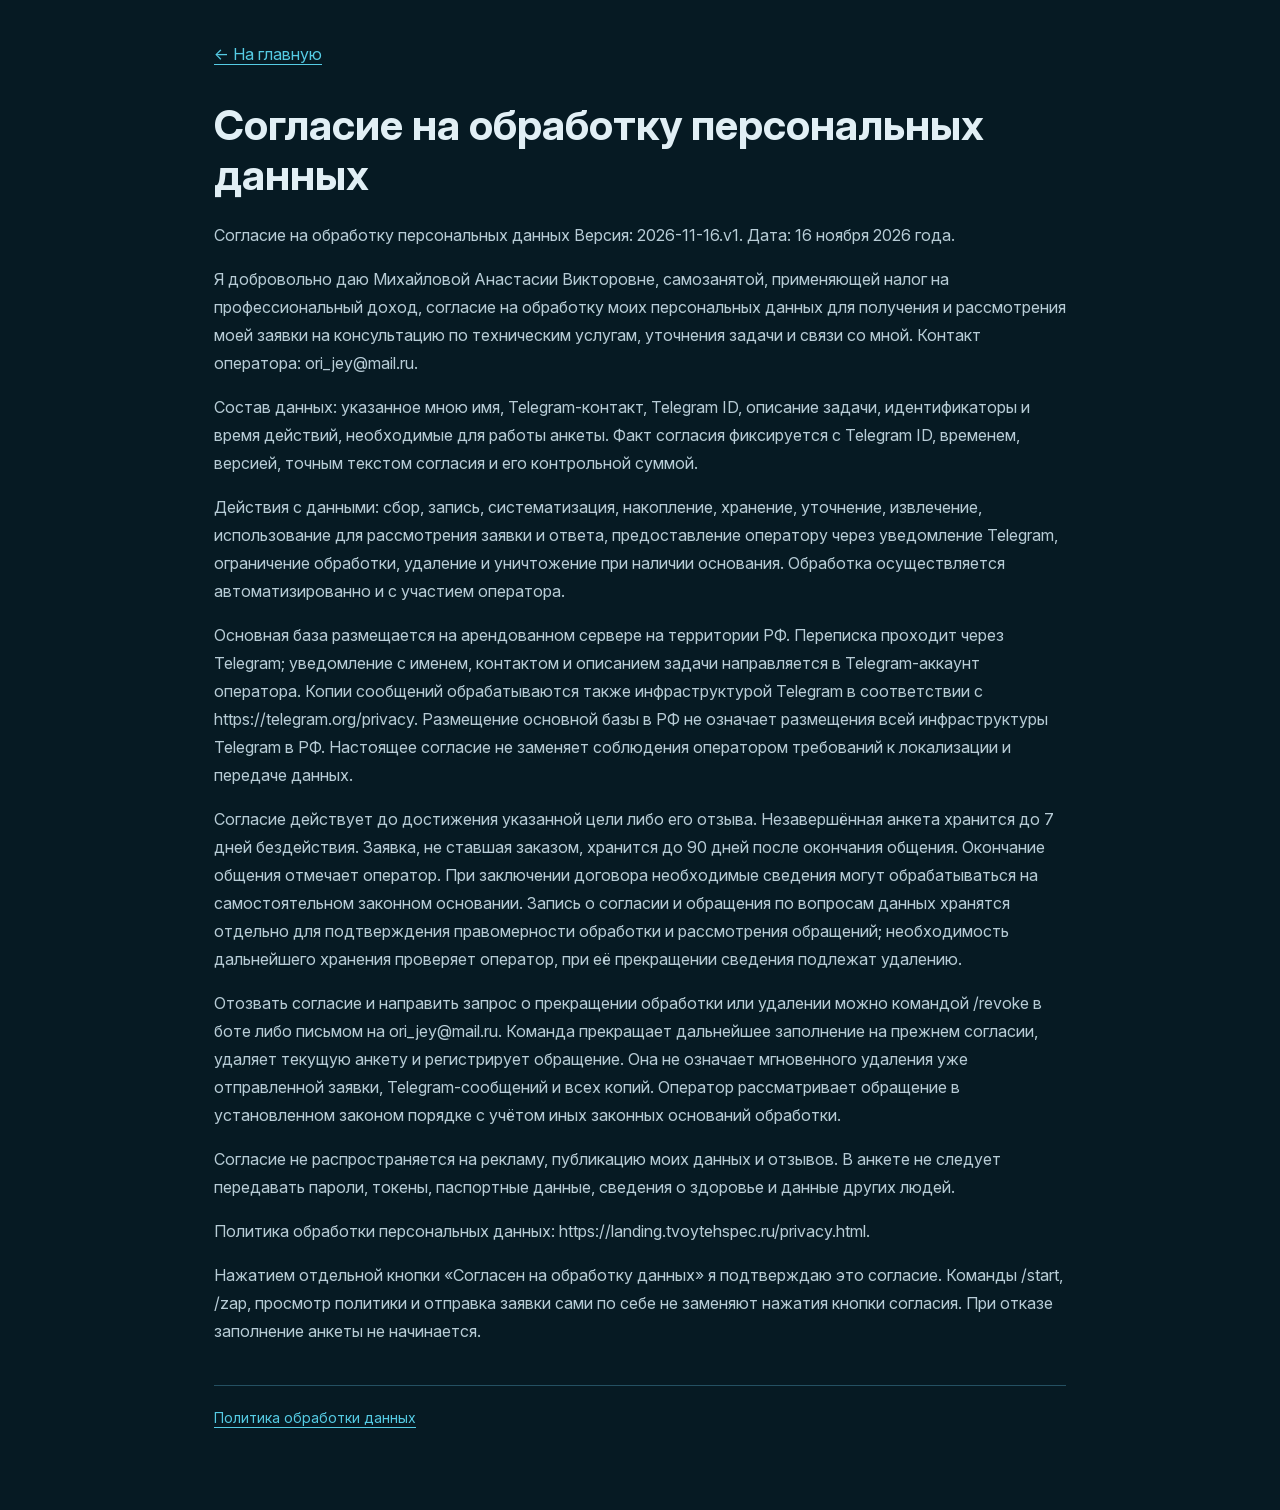
==== consent.html @ 0fc78a9f "опубликован отдельный текст согласия" ====
<!doctype html>
<html lang="ru">
<head>
  <meta charset="utf-8">
  <meta name="viewport" content="width=device-width, initial-scale=1">
  <title>Согласие на обработку персональных данных | Анастасия Техспец</title>
  <meta name="description" content="Порядок обработки данных посетителей сайта и пользователей бота для записи на консультацию.">
  <style>
    @font-face{font-family:Inter;font-style:normal;font-weight:100 900;font-display:swap;src:url('assets/fonts/InterVariable.woff2') format('woff2')}
    *{box-sizing:border-box}body{margin:0;background:#061a23;color:#e1eff5;font-family:Inter,Arial,sans-serif;line-height:1.75}main{max-width:900px;margin:auto;padding:40px 24px 80px}a{color:#55cbe4;text-underline-offset:4px;overflow-wrap:anywhere}a:focus-visible{outline:2px solid #55cbe4;outline-offset:5px}h1{font-size:clamp(27px,5vw,42px);line-height:1.2;overflow-wrap:break-word;margin:32px 0 20px}h2{font-size:22px;line-height:1.4;margin:34px 0 12px}p,li{color:#b7ccd6}li+li{margin-top:8px}ul{padding-left:23px}.meta{font-size:14px;color:#8babb9}.intro{padding:20px 24px;background:#0c2a38;border:1px solid #245062;border-radius:16px}.back{display:inline-block;padding:8px 0}footer{margin-top:40px;padding-top:20px;border-top:1px solid #245062;font-size:14px}@media(max-width:480px){main{padding:24px 18px 48px}.intro{padding:16px}}
  </style>
</head>
<body><main><a href="./">← На главную</a><h1>Согласие на обработку персональных данных</h1><article><p>Согласие на обработку персональных данных
Версия: 2026-11-16.v1. Дата: 16 ноября 2026 года.</p>
<p>Я добровольно даю Михайловой Анастасии Викторовне, самозанятой, применяющей налог на профессиональный доход, согласие на обработку моих персональных данных для получения и рассмотрения моей заявки на консультацию по техническим услугам, уточнения задачи и связи со мной. Контакт оператора: ori_jey@mail.ru.</p>
<p>Состав данных: указанное мною имя, Telegram-контакт, Telegram ID, описание задачи, идентификаторы и время действий, необходимые для работы анкеты. Факт согласия фиксируется с Telegram ID, временем, версией, точным текстом согласия и его контрольной суммой.</p>
<p>Действия с данными: сбор, запись, систематизация, накопление, хранение, уточнение, извлечение, использование для рассмотрения заявки и ответа, предоставление оператору через уведомление Telegram, ограничение обработки, удаление и уничтожение при наличии основания. Обработка осуществляется автоматизированно и с участием оператора.</p>
<p>Основная база размещается на арендованном сервере на территории РФ. Переписка проходит через Telegram; уведомление с именем, контактом и описанием задачи направляется в Telegram-аккаунт оператора. Копии сообщений обрабатываются также инфраструктурой Telegram в соответствии с https://telegram.org/privacy. Размещение основной базы в РФ не означает размещения всей инфраструктуры Telegram в РФ. Настоящее согласие не заменяет соблюдения оператором требований к локализации и передаче данных.</p>
<p>Согласие действует до достижения указанной цели либо его отзыва. Незавершённая анкета хранится до 7 дней бездействия. Заявка, не ставшая заказом, хранится до 90 дней после окончания общения. Окончание общения отмечает оператор. При заключении договора необходимые сведения могут обрабатываться на самостоятельном законном основании. Запись о согласии и обращения по вопросам данных хранятся отдельно для подтверждения правомерности обработки и рассмотрения обращений; необходимость дальнейшего хранения проверяет оператор, при её прекращении сведения подлежат удалению.</p>
<p>Отозвать согласие и направить запрос о прекращении обработки или удалении можно командой /revoke в боте либо письмом на ori_jey@mail.ru. Команда прекращает дальнейшее заполнение на прежнем согласии, удаляет текущую анкету и регистрирует обращение. Она не означает мгновенного удаления уже отправленной заявки, Telegram-сообщений и всех копий. Оператор рассматривает обращение в установленном законом порядке с учётом иных законных оснований обработки.</p>
<p>Согласие не распространяется на рекламу, публикацию моих данных и отзывов. В анкете не следует передавать пароли, токены, паспортные данные, сведения о здоровье и данные других людей.</p>
<p>Политика обработки персональных данных: https://landing.tvoytehspec.ru/privacy.html.</p>
<p>Нажатием отдельной кнопки «Согласен на обработку данных» я подтверждаю это согласие. Команды /start, /zap, просмотр политики и отправка заявки сами по себе не заменяют нажатия кнопки согласия. При отказе заполнение анкеты не начинается.</p></article><footer><a href="privacy.html">Политика обработки данных</a></footer></main></body></html>
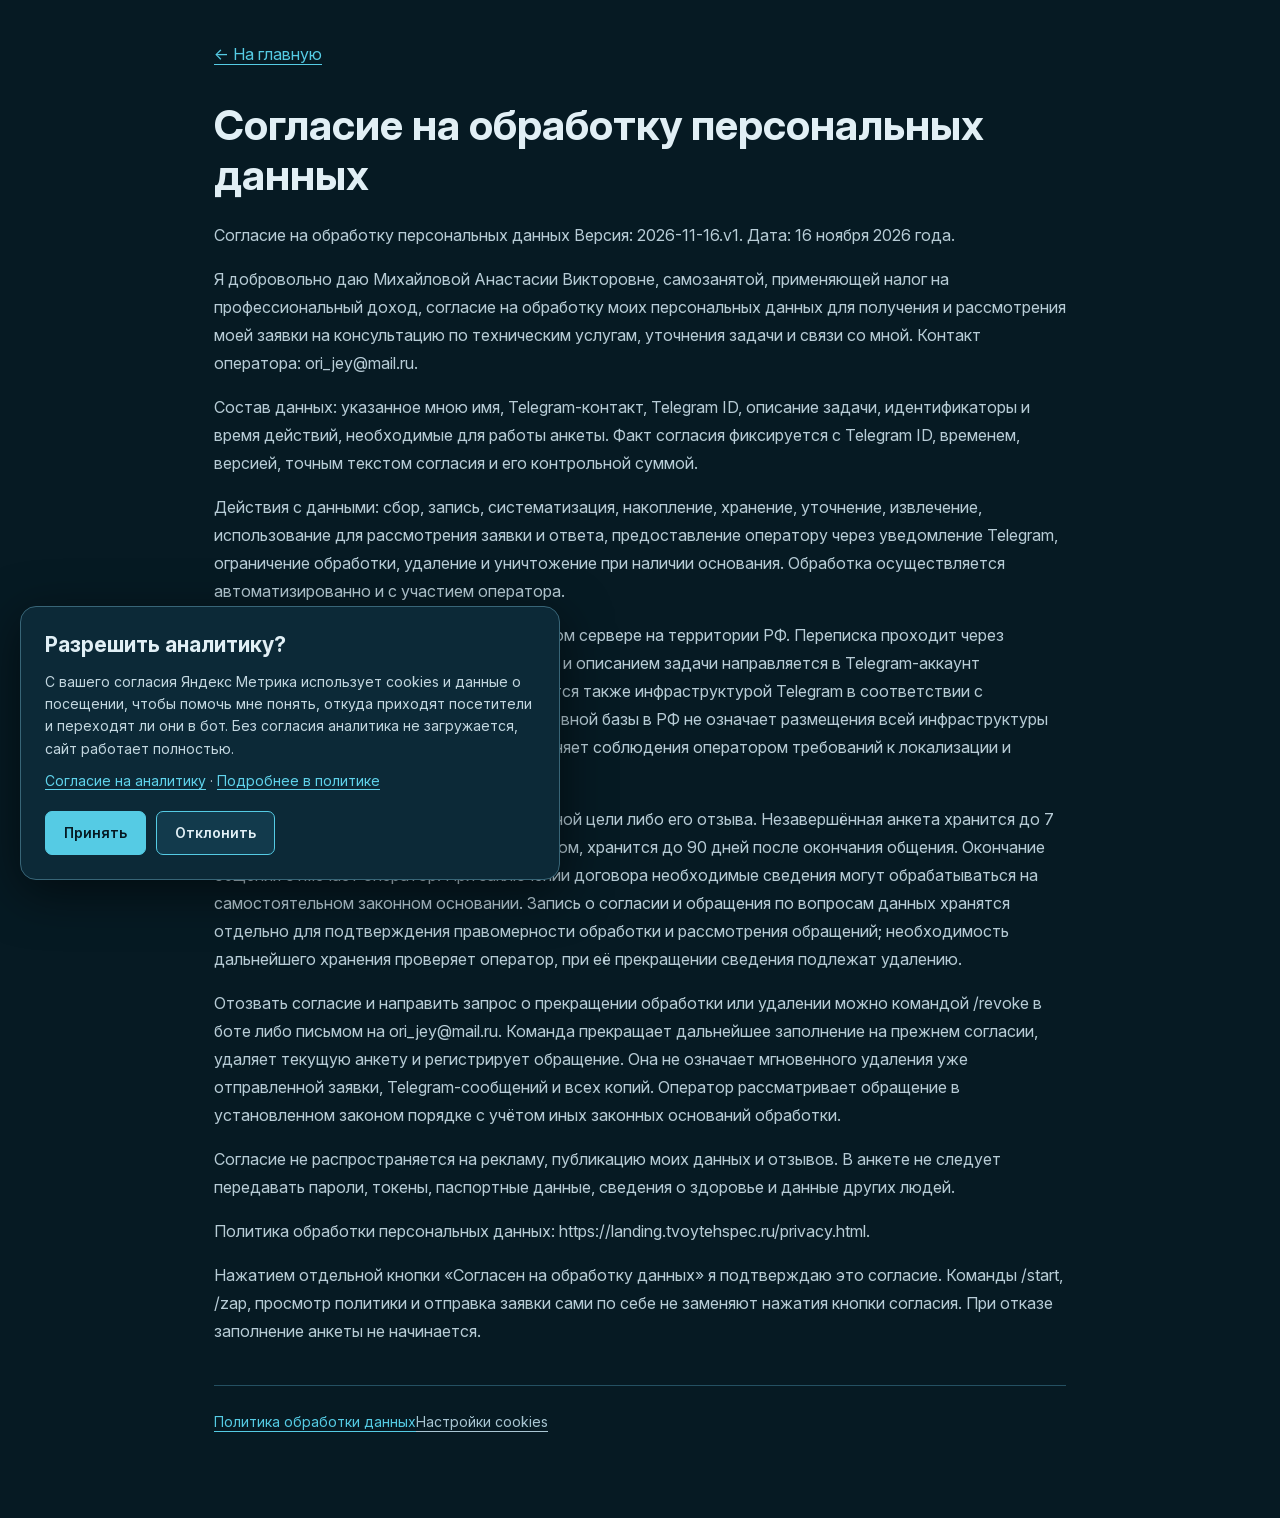
==== commit 1dd269b6: "подключена метрика после согласия посетителя" ====
--- a/consent.html
+++ b/consent.html
@@ -9,6 +9,8 @@
     @font-face{font-family:Inter;font-style:normal;font-weight:100 900;font-display:swap;src:url('assets/fonts/InterVariable.woff2') format('woff2')}
     *{box-sizing:border-box}body{margin:0;background:#061a23;color:#e1eff5;font-family:Inter,Arial,sans-serif;line-height:1.75}main{max-width:900px;margin:auto;padding:40px 24px 80px}a{color:#55cbe4;text-underline-offset:4px;overflow-wrap:anywhere}a:focus-visible{outline:2px solid #55cbe4;outline-offset:5px}h1{font-size:clamp(27px,5vw,42px);line-height:1.2;overflow-wrap:break-word;margin:32px 0 20px}h2{font-size:22px;line-height:1.4;margin:34px 0 12px}p,li{color:#b7ccd6}li+li{margin-top:8px}ul{padding-left:23px}.meta{font-size:14px;color:#8babb9}.intro{padding:20px 24px;background:#0c2a38;border:1px solid #245062;border-radius:16px}.back{display:inline-block;padding:8px 0}footer{margin-top:40px;padding-top:20px;border-top:1px solid #245062;font-size:14px}@media(max-width:480px){main{padding:24px 18px 48px}.intro{padding:16px}}
   </style>
+<link rel="stylesheet" href="assets/analytics.css?v=1">
+<script src="assets/analytics.js?v=1" defer></script>
 </head>
 <body><main><a href="./">← На главную</a><h1>Согласие на обработку персональных данных</h1><article><p>Согласие на обработку персональных данных
 Версия: 2026-11-16.v1. Дата: 16 ноября 2026 года.</p>
--- a/assets/analytics.css
+++ b/assets/analytics.css
@@ -0,0 +1 @@
+.cookie-panel{position:fixed;z-index:10000;bottom:20px;left:20px;width:min(540px,calc(100% - 40px));max-height:calc(100dvh - 40px);overflow:auto;padding:24px;background:#0c2937;color:#e1eff5;border:1px solid #386577;border-radius:16px;box-shadow:0 12px 50px #0008;font:14px/1.6 Inter,Arial,sans-serif;box-sizing:border-box}.cookie-panel[hidden],.cookie-panel [hidden]{display:none!important}.cookie-panel h2{font-size:21px;line-height:1.3;margin:0 0 12px}.cookie-panel p{margin:10px 0;color:#c3d7e0}.cookie-panel a{color:#60d3ec;text-decoration:underline;text-underline-offset:3px}.cookie-actions{display:flex;flex-wrap:wrap;gap:10px;margin-top:18px}.cookie-actions button{font:inherit;font-weight:600;cursor:pointer;color:#e1eff5;background:#123a4c;border:1px solid #55cbe4;border-radius:7px;padding:10px 18px;min-height:44px}.cookie-actions button:first-child{background:#55cbe4;color:#061a23}.cookie-settings{font:inherit;color:#a9c6d3;background:transparent;border:0;text-decoration:underline;text-underline-offset:4px;cursor:pointer;padding:4px 0;min-height:32px}.cookie-panel :focus-visible,.cookie-settings:focus-visible{outline:2px solid #fff;outline-offset:4px}@media(max-width:480px){.cookie-panel{bottom:10px;left:10px;width:calc(100% - 20px);padding:18px;font-size:13px}}
